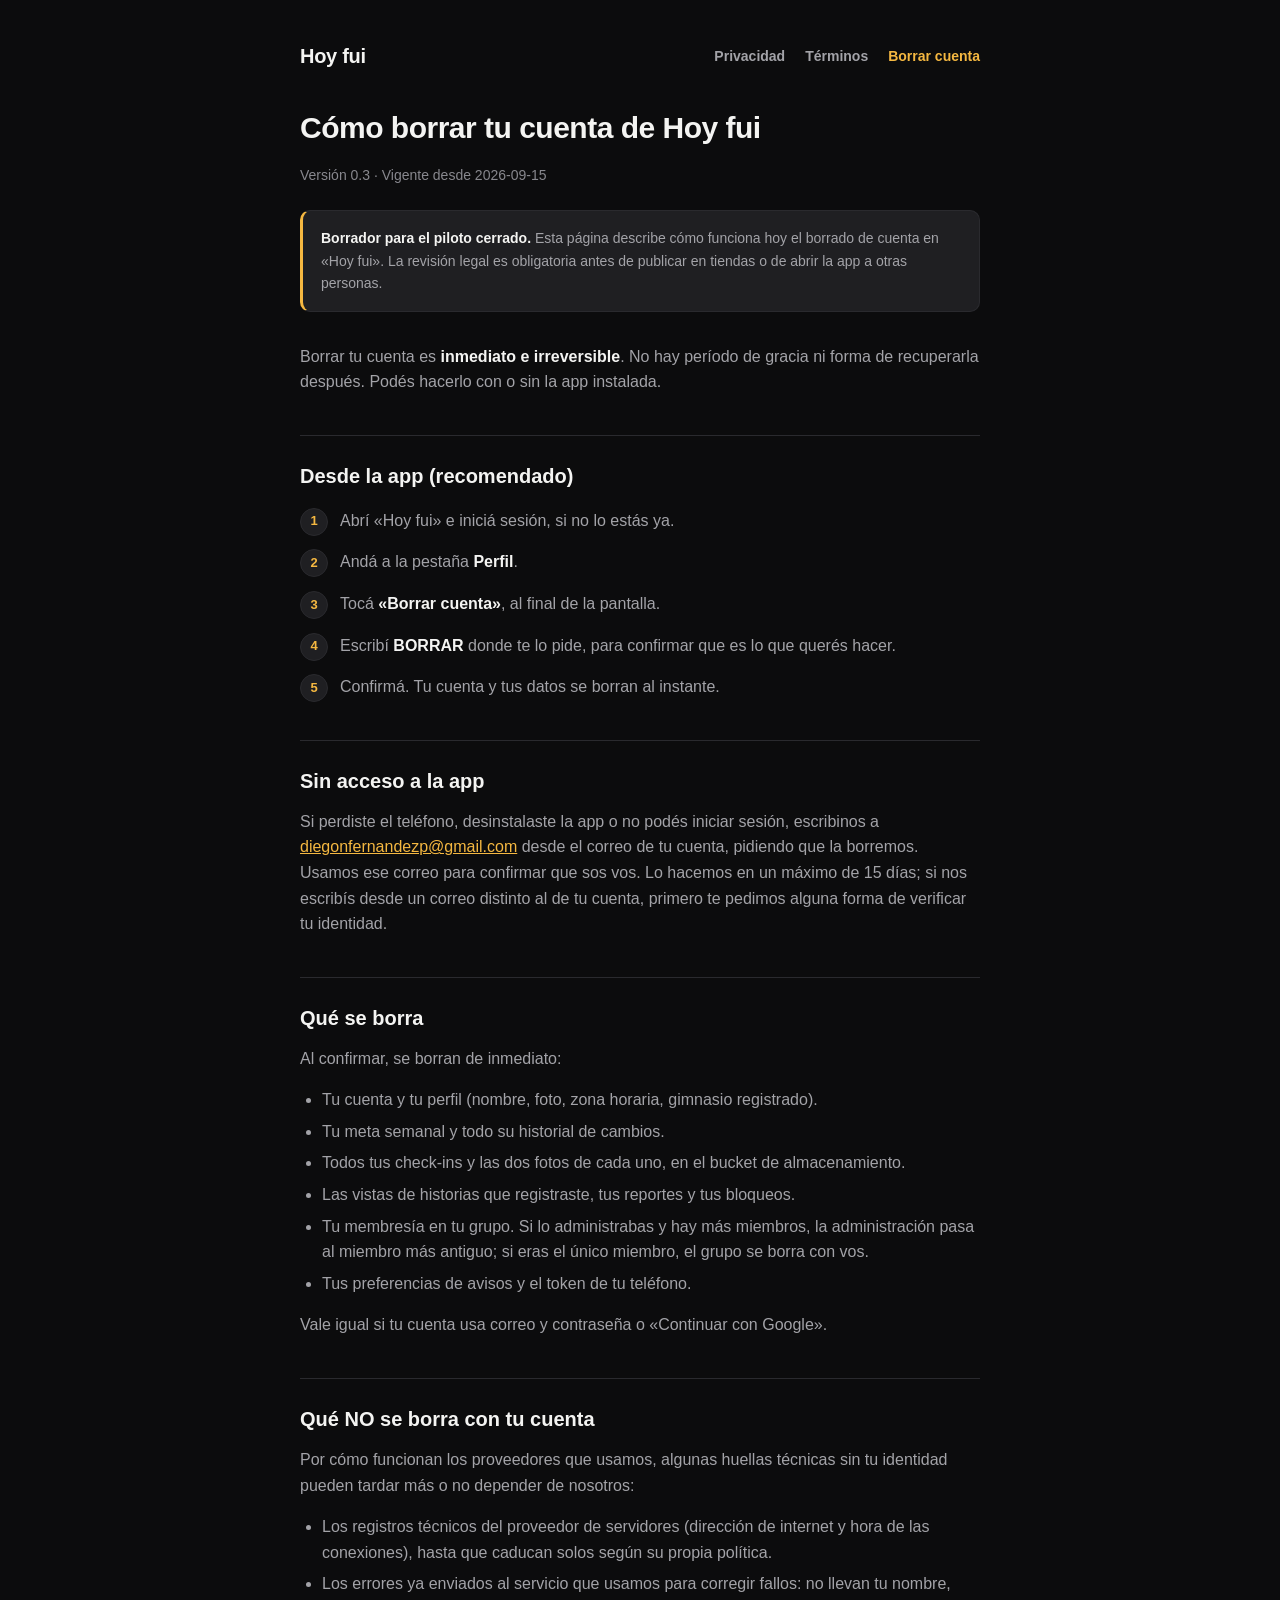
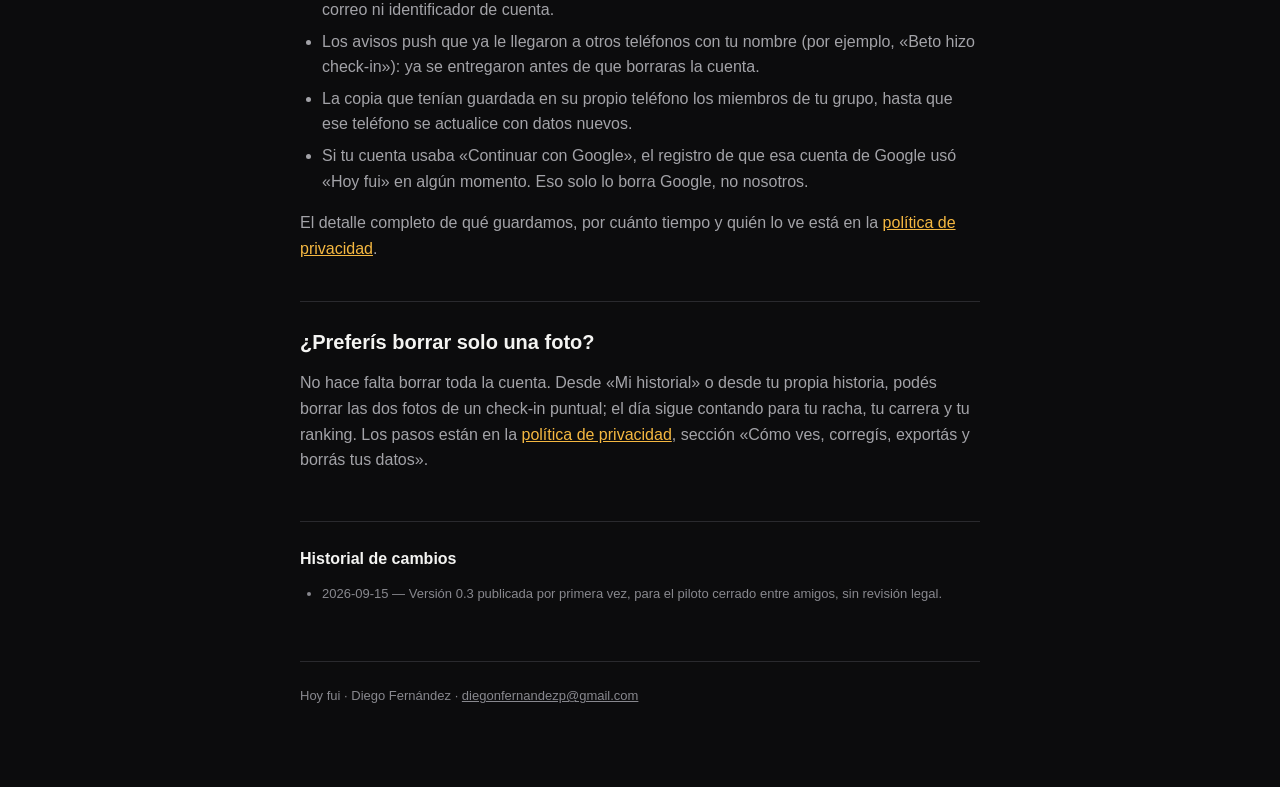
==== borrar-cuenta/index.html @ ac013206 "Primera publicación: privacidad, términos y borrado de cuenta Versión 0.3, para el piloto cerrado en" ====
<!doctype html>
<html lang="es">
<head>
  <meta charset="utf-8" />
  <meta name="viewport" content="width=device-width, initial-scale=1" />
  <title>Borrar tu cuenta · Hoy fui</title>
  <link rel="stylesheet" href="../style.css" />
</head>
<body>
  <div class="contenedor">
    <header class="marca">
      <a class="nombre" href="/hoy-fui-legal/">Hoy fui</a>
      <nav class="paginas">
        <a href="/hoy-fui-legal/privacidad/">Privacidad</a>
        <a href="/hoy-fui-legal/terminos/">Términos</a>
        <a href="/hoy-fui-legal/borrar-cuenta/" aria-current="page">Borrar cuenta</a>
      </nav>
    </header>

    <h1>Cómo borrar tu cuenta de Hoy fui</h1>
    <p class="meta">Versión 0.3 · Vigente desde 2026-09-15</p>

    <div class="aviso">
      <strong>Borrador para el piloto cerrado.</strong> Esta página describe cómo funciona
      hoy el borrado de cuenta en «Hoy fui». La revisión legal es obligatoria antes de
      publicar en tiendas o de abrir la app a otras personas.
    </div>

    <p>
      Borrar tu cuenta es <strong>inmediato e irreversible</strong>. No hay período de gracia
      ni forma de recuperarla después. Podés hacerlo con o sin la app instalada.
    </p>

    <h2>Desde la app (recomendado)</h2>
    <ol class="pasos">
      <li>Abrí «Hoy fui» e iniciá sesión, si no lo estás ya.</li>
      <li>Andá a la pestaña <strong>Perfil</strong>.</li>
      <li>Tocá <strong>«Borrar cuenta»</strong>, al final de la pantalla.</li>
      <li>Escribí <strong>BORRAR</strong> donde te lo pide, para confirmar que es lo que
        querés hacer.</li>
      <li>Confirmá. Tu cuenta y tus datos se borran al instante.</li>
    </ol>

    <h2>Sin acceso a la app</h2>
    <p>
      Si perdiste el teléfono, desinstalaste la app o no podés iniciar sesión, escribinos a
      <a href="mailto:diegonfernandezp@gmail.com">diegonfernandezp@gmail.com</a> desde el
      correo de tu cuenta, pidiendo que la borremos. Usamos ese correo para confirmar que sos
      vos. Lo hacemos en un máximo de 15 días; si nos escribís desde un correo distinto al de
      tu cuenta, primero te pedimos alguna forma de verificar tu identidad.
    </p>

    <h2>Qué se borra</h2>
    <p>Al confirmar, se borran de inmediato:</p>
    <ul>
      <li>Tu cuenta y tu perfil (nombre, foto, zona horaria, gimnasio registrado).</li>
      <li>Tu meta semanal y todo su historial de cambios.</li>
      <li>Todos tus check-ins y las dos fotos de cada uno, en el bucket de almacenamiento.</li>
      <li>Las vistas de historias que registraste, tus reportes y tus bloqueos.</li>
      <li>Tu membresía en tu grupo. Si lo administrabas y hay más miembros, la
        administración pasa al miembro más antiguo; si eras el único miembro, el grupo se
        borra con vos.</li>
      <li>Tus preferencias de avisos y el token de tu teléfono.</li>
    </ul>
    <p>Vale igual si tu cuenta usa correo y contraseña o «Continuar con Google».</p>

    <h2>Qué NO se borra con tu cuenta</h2>
    <p>
      Por cómo funcionan los proveedores que usamos, algunas huellas técnicas sin tu
      identidad pueden tardar más o no depender de nosotros:
    </p>
    <ul>
      <li>Los registros técnicos del proveedor de servidores (dirección de internet y hora de
        las conexiones), hasta que caducan solos según su propia política.</li>
      <li>Los errores ya enviados al servicio que usamos para corregir fallos: no llevan tu
        nombre, correo ni identificador de cuenta.</li>
      <li>Los avisos push que ya le llegaron a otros teléfonos con tu nombre (por ejemplo,
        «Beto hizo check-in»): ya se entregaron antes de que borraras la cuenta.</li>
      <li>La copia que tenían guardada en su propio teléfono los miembros de tu grupo, hasta
        que ese teléfono se actualice con datos nuevos.</li>
      <li>Si tu cuenta usaba «Continuar con Google», el registro de que esa cuenta de Google
        usó «Hoy fui» en algún momento. Eso solo lo borra Google, no nosotros.</li>
    </ul>
    <p>
      El detalle completo de qué guardamos, por cuánto tiempo y quién lo ve está en la
      <a href="/hoy-fui-legal/privacidad/">política de privacidad</a>.
    </p>

    <h2>¿Preferís borrar solo una foto?</h2>
    <p>
      No hace falta borrar toda la cuenta. Desde «Mi historial» o desde tu propia historia,
      podés borrar las dos fotos de un check-in puntual; el día sigue contando para tu
      racha, tu carrera y tu ranking. Los pasos están en la
      <a href="/hoy-fui-legal/privacidad/">política de privacidad</a>, sección «Cómo ves,
      corregís, exportás y borrás tus datos».
    </p>

    <div class="historial">
      <h2>Historial de cambios</h2>
      <ul>
        <li>2026-09-15 — Versión 0.3 publicada por primera vez, para el piloto cerrado entre amigos, sin revisión legal.</li>
      </ul>
    </div>

    <footer class="pie">
      Hoy fui · Diego Fernández ·
      <a href="mailto:diegonfernandezp@gmail.com">diegonfernandezp@gmail.com</a>
    </footer>
  </div>
</body>
</html>
---- style.css ----
:root {
  --bg: #0c0c0d;
  --surface: #161618;
  --surface-raised: #1f1f22;
  --border: #2a2a2e;
  --text: #f4f4f2;
  --text-secondary: #a3a3a8;
  --text-tertiary: #88888e;
  --accent: #f5b841;
  --on-accent: #0c0c0d;
  --danger: #f26d6d;
}

* {
  box-sizing: border-box;
}

body {
  margin: 0;
  background: var(--bg);
  color: var(--text);
  font-family: -apple-system, BlinkMacSystemFont, "Segoe UI", Roboto, Helvetica, Arial, sans-serif;
  line-height: 1.6;
}

.contenedor {
  max-width: 720px;
  margin: 0 auto;
  padding: 24px 20px 80px;
}

header.marca {
  display: flex;
  align-items: center;
  justify-content: space-between;
  gap: 16px;
  padding: 16px 0 32px;
  flex-wrap: wrap;
}

header.marca a.nombre {
  color: var(--text);
  font-weight: 800;
  font-size: 20px;
  text-decoration: none;
  letter-spacing: -0.3px;
}

nav.paginas {
  display: flex;
  gap: 20px;
  flex-wrap: wrap;
}

nav.paginas a {
  color: var(--text-secondary);
  text-decoration: none;
  font-size: 14px;
  font-weight: 600;
}

nav.paginas a:hover,
nav.paginas a[aria-current="page"] {
  color: var(--accent);
}

h1 {
  font-size: 30px;
  font-weight: 800;
  letter-spacing: -0.5px;
  margin: 0 0 8px;
}

h2 {
  font-size: 20px;
  font-weight: 700;
  margin: 40px 0 12px;
  border-top: 1px solid var(--border);
  padding-top: 24px;
}

h1 + .meta {
  margin-bottom: 24px;
}

.meta {
  color: var(--text-tertiary);
  font-size: 14px;
}

.aviso {
  background: var(--surface-raised);
  border: 1px solid var(--border);
  border-left: 3px solid var(--accent);
  border-radius: 10px;
  padding: 16px 18px;
  margin: 20px 0 32px;
  color: var(--text-secondary);
  font-size: 14px;
}

.aviso strong {
  color: var(--text);
}

p {
  color: var(--text-secondary);
  margin: 12px 0;
}

ul, ol {
  color: var(--text-secondary);
  padding-left: 22px;
}

li {
  margin: 6px 0;
}

strong {
  color: var(--text);
}

table {
  width: 100%;
  border-collapse: collapse;
  margin: 16px 0;
  font-size: 14px;
}

th, td {
  text-align: left;
  padding: 10px 12px;
  border-bottom: 1px solid var(--border);
  color: var(--text-secondary);
  vertical-align: top;
}

th {
  color: var(--text);
  font-weight: 700;
  border-bottom: 1px solid var(--accent);
}

a {
  color: var(--accent);
}

.tarjetas {
  display: grid;
  grid-template-columns: repeat(auto-fit, minmax(180px, 1fr));
  gap: 12px;
  margin: 24px 0;
}

.tarjeta {
  background: var(--surface);
  border: 1px solid var(--border);
  border-radius: 12px;
  padding: 18px;
  text-decoration: none;
  display: block;
}

.tarjeta .titulo {
  color: var(--text);
  font-weight: 700;
  font-size: 16px;
  margin-bottom: 4px;
}

.tarjeta .desc {
  color: var(--text-secondary);
  font-size: 13px;
  line-height: 1.4;
}

.pasos {
  counter-reset: paso;
  list-style: none;
  padding-left: 0;
}

.pasos li {
  counter-increment: paso;
  position: relative;
  padding-left: 40px;
  margin: 16px 0;
}

.pasos li::before {
  content: counter(paso);
  position: absolute;
  left: 0;
  top: 0;
  width: 26px;
  height: 26px;
  border-radius: 999px;
  background: var(--surface-raised);
  border: 1px solid var(--border);
  color: var(--accent);
  font-weight: 700;
  font-size: 13px;
  display: flex;
  align-items: center;
  justify-content: center;
}

.boton {
  display: inline-block;
  background: var(--accent);
  color: var(--on-accent);
  font-weight: 700;
  padding: 10px 18px;
  border-radius: 12px;
  text-decoration: none;
  font-size: 14px;
}

.historial {
  margin-top: 48px;
  padding-top: 24px;
  border-top: 1px solid var(--border);
}

.historial h2 {
  border-top: none;
  padding-top: 0;
  margin-top: 0;
  font-size: 16px;
}

.historial ul {
  font-size: 13px;
  color: var(--text-tertiary);
}

footer.pie {
  margin-top: 56px;
  padding-top: 24px;
  border-top: 1px solid var(--border);
  color: var(--text-tertiary);
  font-size: 13px;
}

footer.pie a {
  color: var(--text-tertiary);
}

@media (max-width: 480px) {
  h1 {
    font-size: 26px;
  }
}
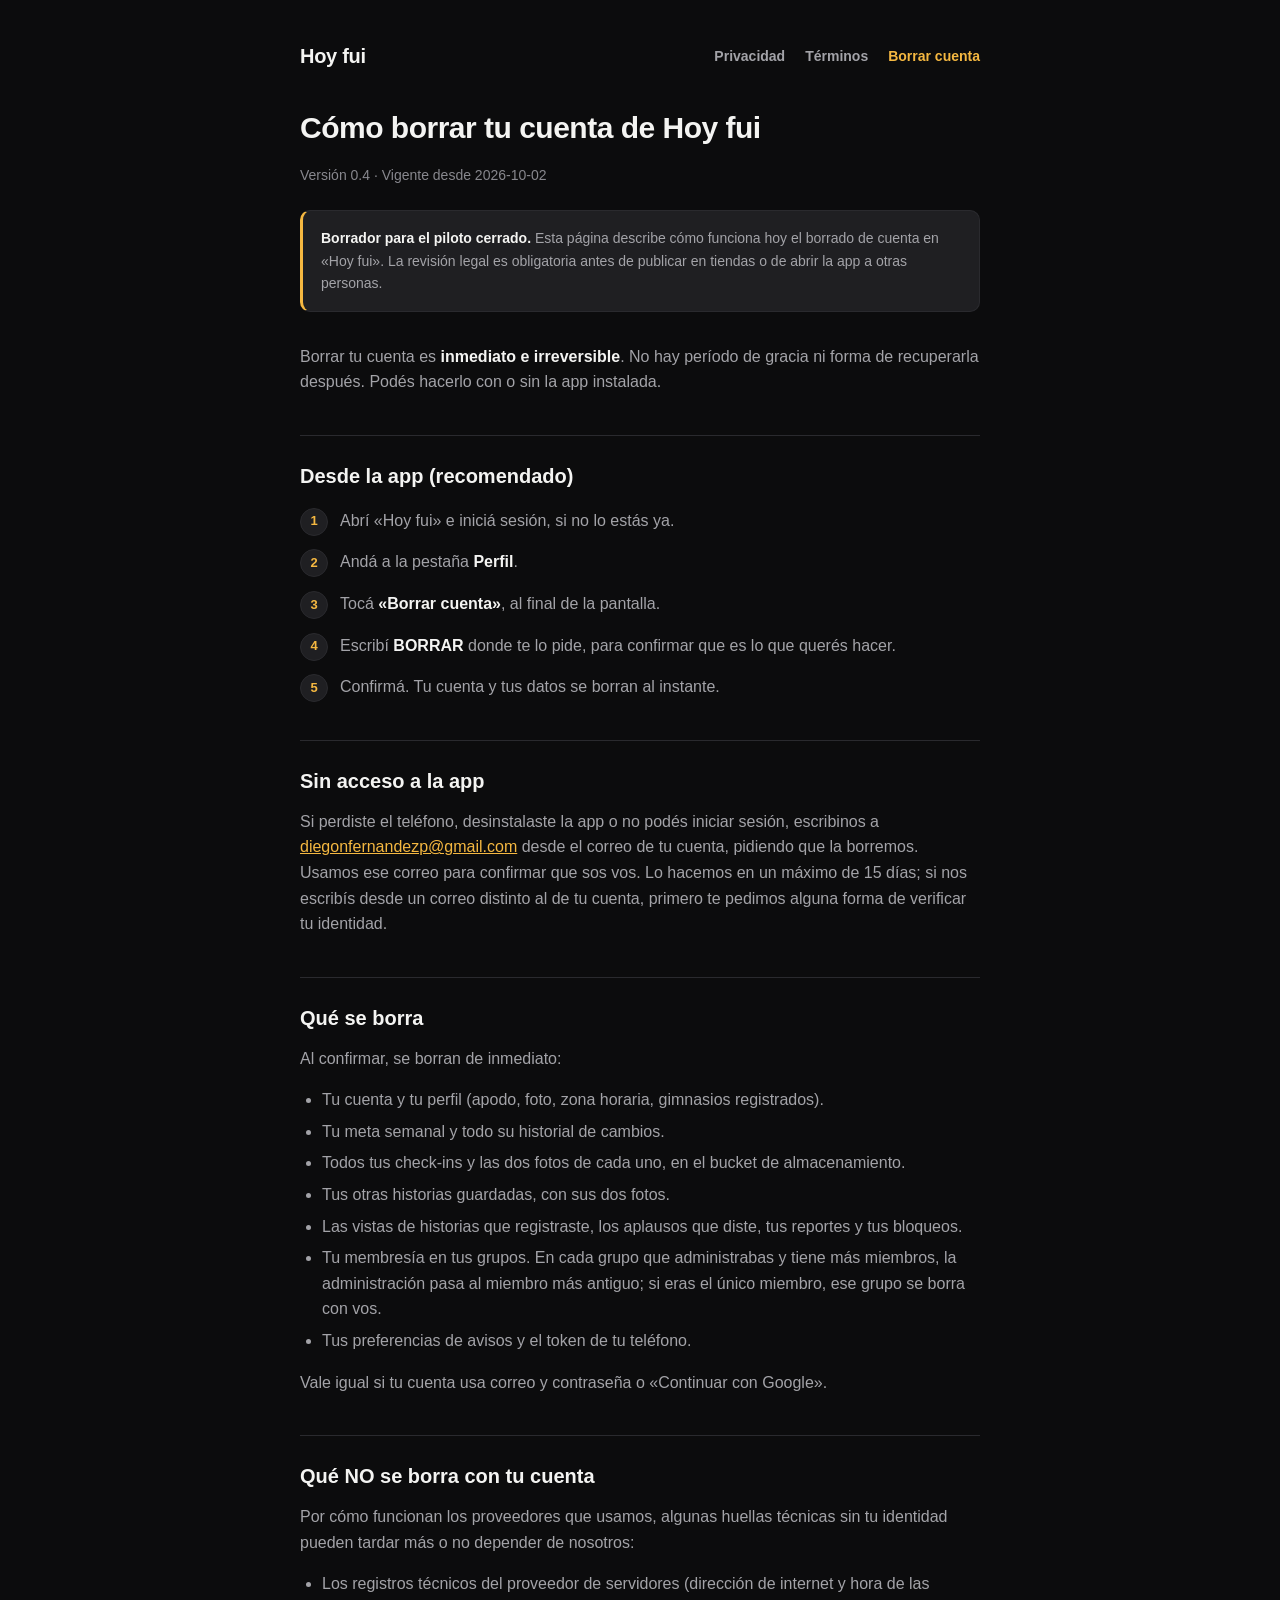
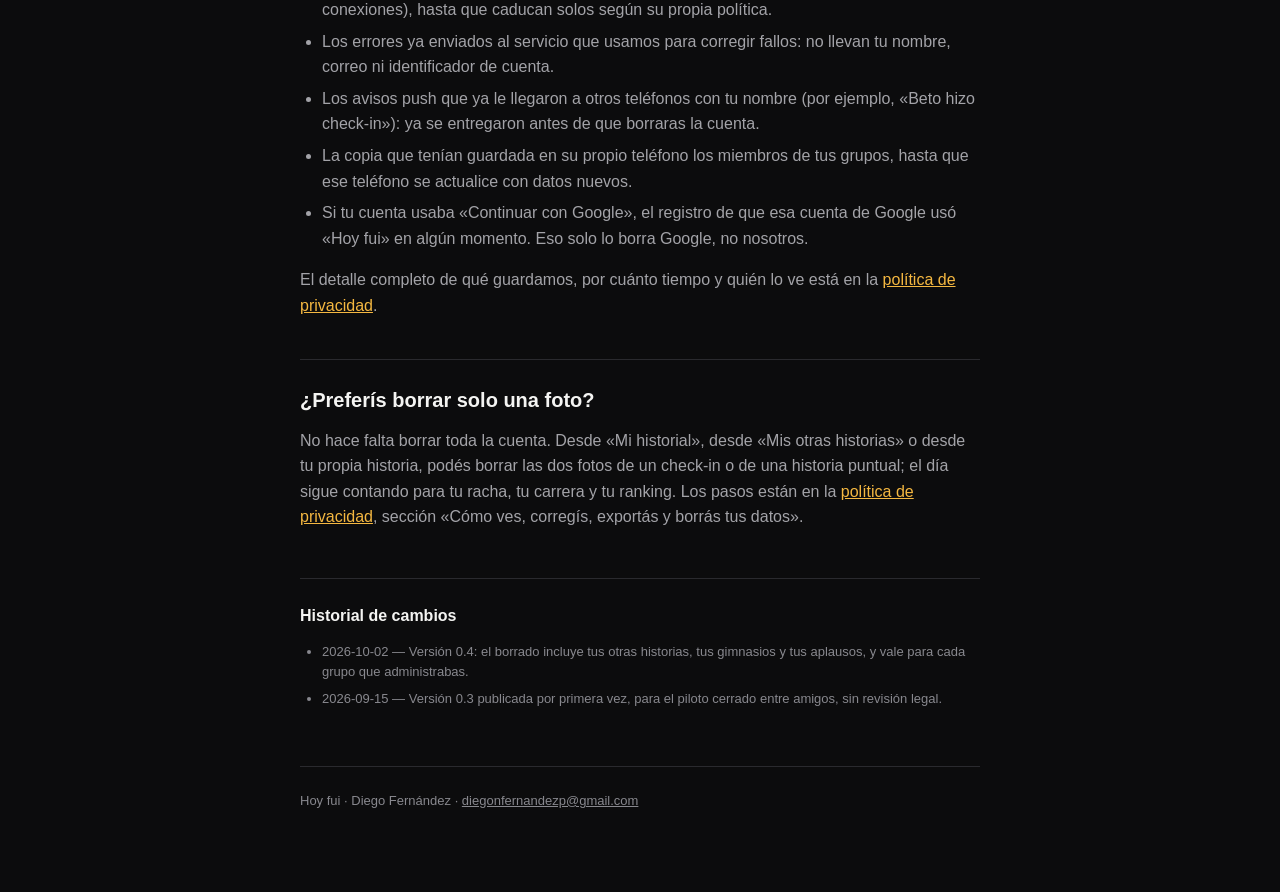
==== commit 78990b54: "docs(borrar-cuenta): versión 0.4 con lo que ahora se borra El borrado incluye otras historias, gimna" ====
--- a/borrar-cuenta/index.html
+++ b/borrar-cuenta/index.html
@@ -18,7 +18,7 @@
     </header>
 
     <h1>Cómo borrar tu cuenta de Hoy fui</h1>
-    <p class="meta">Versión 0.3 · Vigente desde 2026-09-15</p>
+    <p class="meta">Versión 0.4 · Vigente desde 2026-10-02</p>
 
     <div class="aviso">
       <strong>Borrador para el piloto cerrado.</strong> Esta página describe cómo funciona
@@ -53,12 +53,14 @@
     <h2>Qué se borra</h2>
     <p>Al confirmar, se borran de inmediato:</p>
     <ul>
-      <li>Tu cuenta y tu perfil (nombre, foto, zona horaria, gimnasio registrado).</li>
+      <li>Tu cuenta y tu perfil (apodo, foto, zona horaria, gimnasios registrados).</li>
       <li>Tu meta semanal y todo su historial de cambios.</li>
       <li>Todos tus check-ins y las dos fotos de cada uno, en el bucket de almacenamiento.</li>
-      <li>Las vistas de historias que registraste, tus reportes y tus bloqueos.</li>
-      <li>Tu membresía en tu grupo. Si lo administrabas y hay más miembros, la
-        administración pasa al miembro más antiguo; si eras el único miembro, el grupo se
+      <li>Tus otras historias guardadas, con sus dos fotos.</li>
+      <li>Las vistas de historias que registraste, los aplausos que diste, tus reportes y tus
+        bloqueos.</li>
+      <li>Tu membresía en tus grupos. En cada grupo que administrabas y tiene más miembros, la
+        administración pasa al miembro más antiguo; si eras el único miembro, ese grupo se
         borra con vos.</li>
       <li>Tus preferencias de avisos y el token de tu teléfono.</li>
     </ul>
@@ -76,7 +78,7 @@
         nombre, correo ni identificador de cuenta.</li>
       <li>Los avisos push que ya le llegaron a otros teléfonos con tu nombre (por ejemplo,
         «Beto hizo check-in»): ya se entregaron antes de que borraras la cuenta.</li>
-      <li>La copia que tenían guardada en su propio teléfono los miembros de tu grupo, hasta
+      <li>La copia que tenían guardada en su propio teléfono los miembros de tus grupos, hasta
         que ese teléfono se actualice con datos nuevos.</li>
       <li>Si tu cuenta usaba «Continuar con Google», el registro de que esa cuenta de Google
         usó «Hoy fui» en algún momento. Eso solo lo borra Google, no nosotros.</li>
@@ -88,8 +90,8 @@
 
     <h2>¿Preferís borrar solo una foto?</h2>
     <p>
-      No hace falta borrar toda la cuenta. Desde «Mi historial» o desde tu propia historia,
-      podés borrar las dos fotos de un check-in puntual; el día sigue contando para tu
+      No hace falta borrar toda la cuenta. Desde «Mi historial», desde «Mis otras historias» o desde tu
+      propia historia, podés borrar las dos fotos de un check-in o de una historia puntual; el día sigue contando para tu
       racha, tu carrera y tu ranking. Los pasos están en la
       <a href="/hoy-fui-legal/privacidad/">política de privacidad</a>, sección «Cómo ves,
       corregís, exportás y borrás tus datos».
@@ -98,6 +100,7 @@
     <div class="historial">
       <h2>Historial de cambios</h2>
       <ul>
+        <li>2026-10-02 — Versión 0.4: el borrado incluye tus otras historias, tus gimnasios y tus aplausos, y vale para cada grupo que administrabas.</li>
         <li>2026-09-15 — Versión 0.3 publicada por primera vez, para el piloto cerrado entre amigos, sin revisión legal.</li>
       </ul>
     </div>
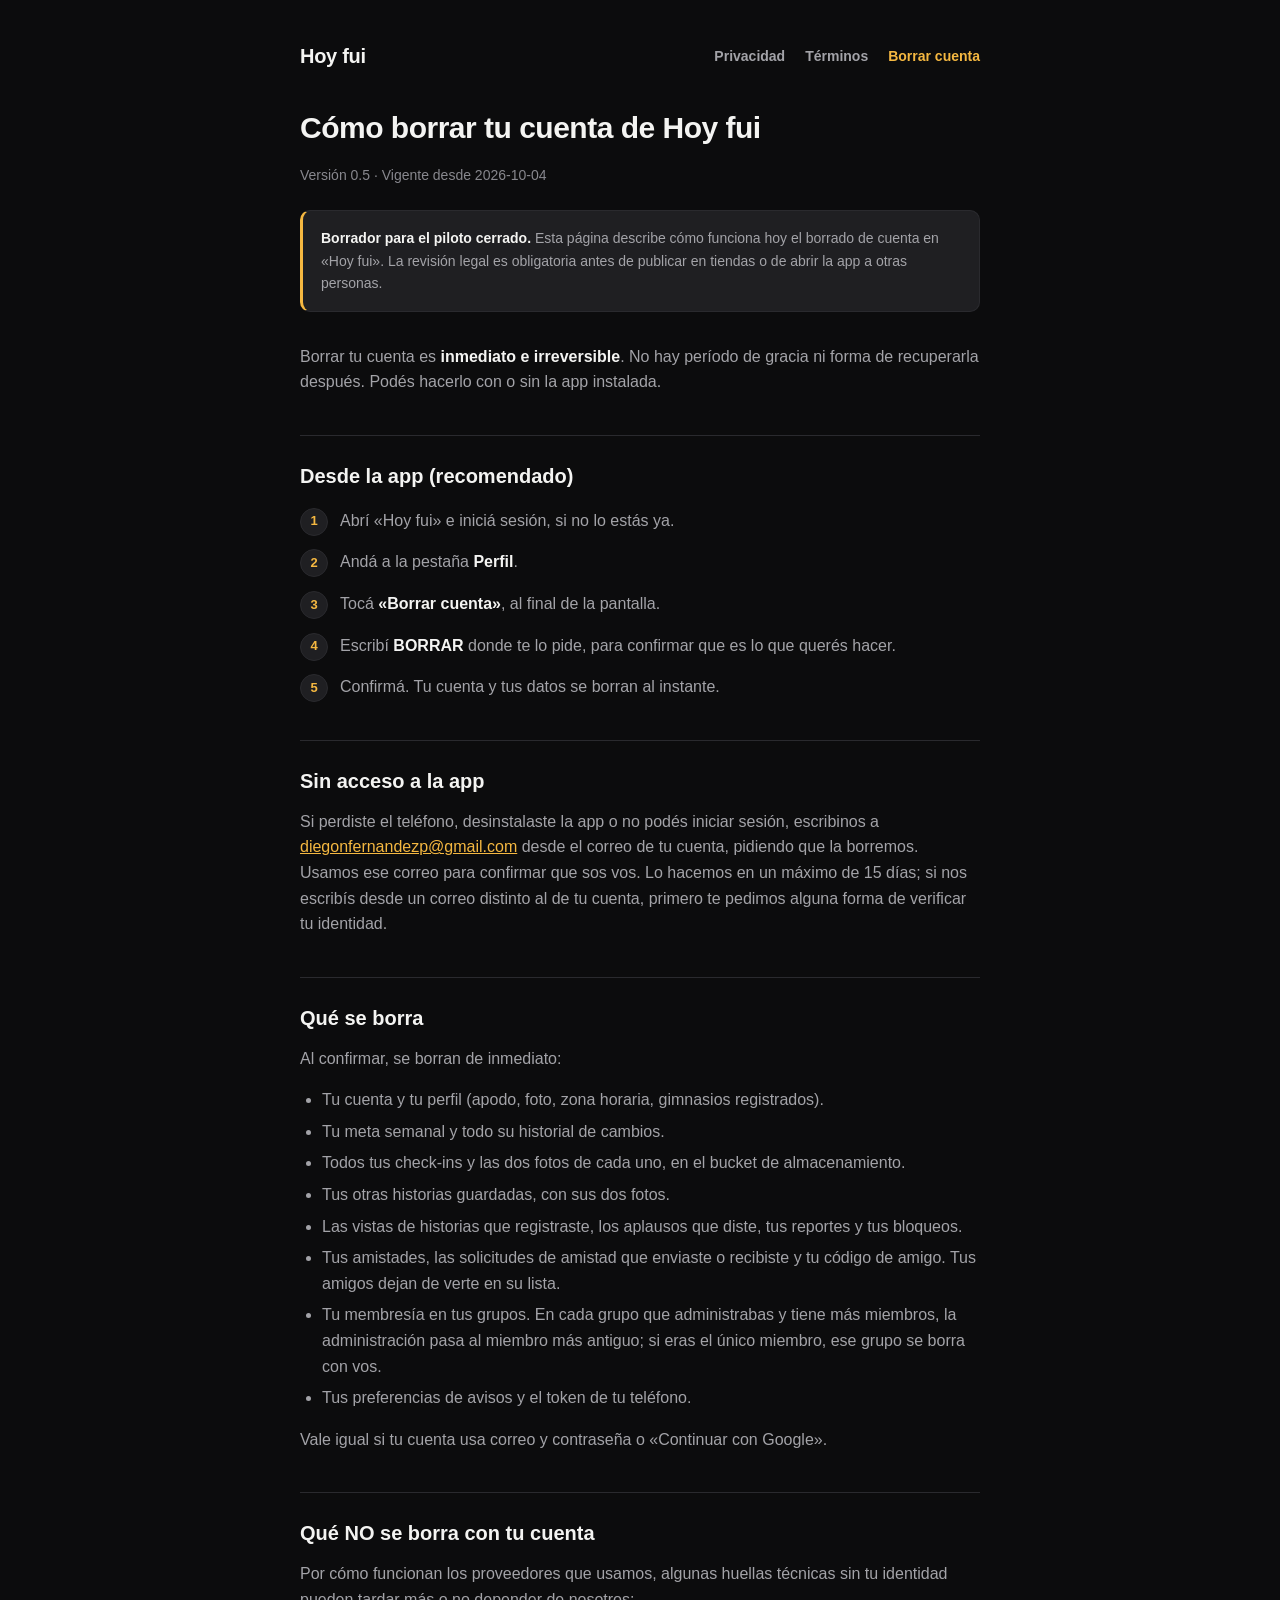
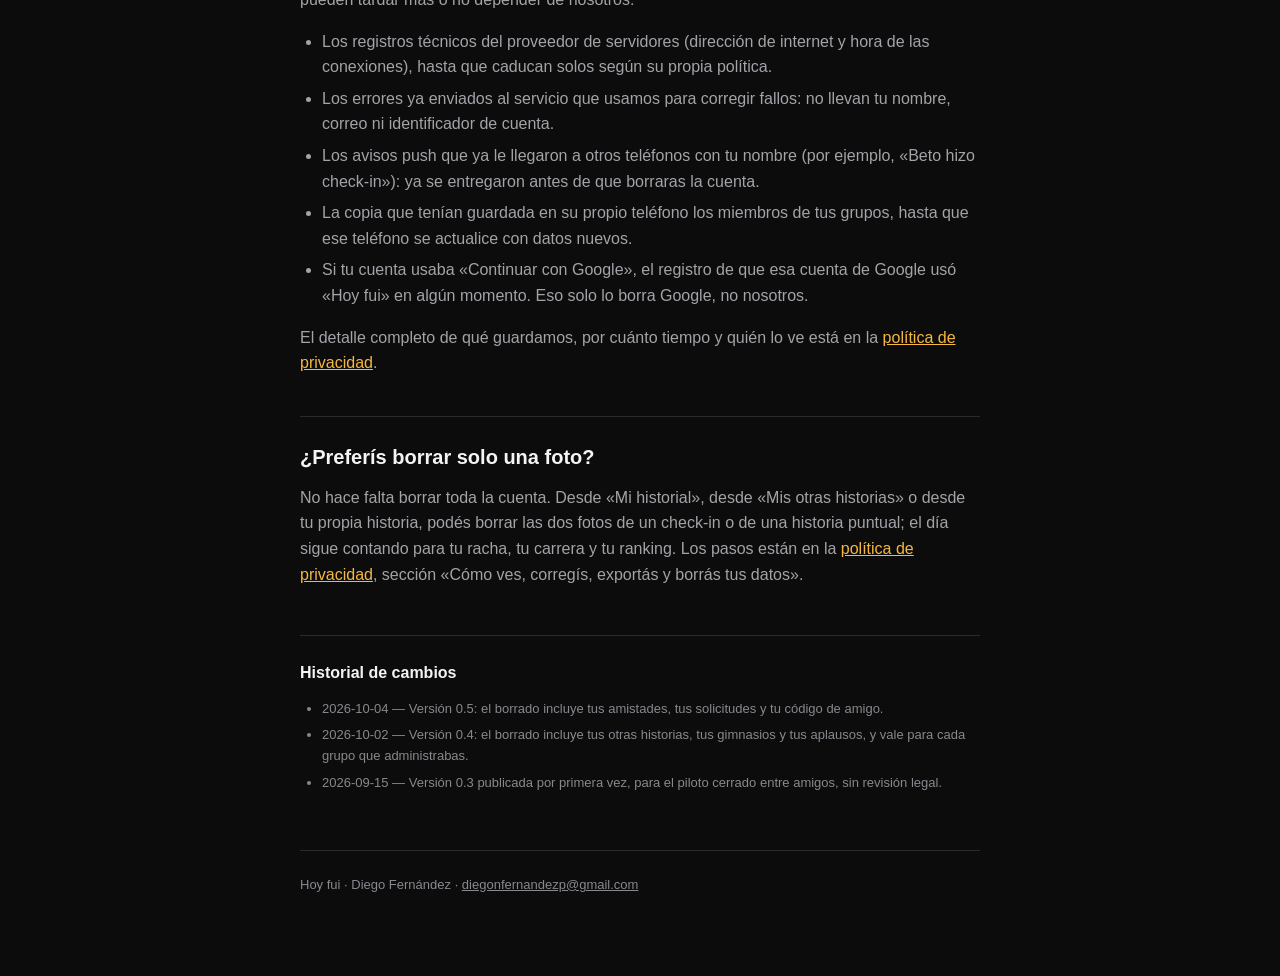
==== commit bfa633ed: "docs(legal): publica la versión 0.5 con amigos y conserva la 0.4 Política de privacidad y términos d" ====
--- a/borrar-cuenta/index.html
+++ b/borrar-cuenta/index.html
@@ -18,7 +18,7 @@
     </header>
 
     <h1>Cómo borrar tu cuenta de Hoy fui</h1>
-    <p class="meta">Versión 0.4 · Vigente desde 2026-10-02</p>
+    <p class="meta">Versión 0.5 · Vigente desde 2026-10-04</p>
 
     <div class="aviso">
       <strong>Borrador para el piloto cerrado.</strong> Esta página describe cómo funciona
@@ -59,6 +59,8 @@
       <li>Tus otras historias guardadas, con sus dos fotos.</li>
       <li>Las vistas de historias que registraste, los aplausos que diste, tus reportes y tus
         bloqueos.</li>
+      <li>Tus amistades, las solicitudes de amistad que enviaste o recibiste y tu código de amigo.
+        Tus amigos dejan de verte en su lista.</li>
       <li>Tu membresía en tus grupos. En cada grupo que administrabas y tiene más miembros, la
         administración pasa al miembro más antiguo; si eras el único miembro, ese grupo se
         borra con vos.</li>
@@ -100,6 +102,7 @@
     <div class="historial">
       <h2>Historial de cambios</h2>
       <ul>
+        <li>2026-10-04 — Versión 0.5: el borrado incluye tus amistades, tus solicitudes y tu código de amigo.</li>
         <li>2026-10-02 — Versión 0.4: el borrado incluye tus otras historias, tus gimnasios y tus aplausos, y vale para cada grupo que administrabas.</li>
         <li>2026-09-15 — Versión 0.3 publicada por primera vez, para el piloto cerrado entre amigos, sin revisión legal.</li>
       </ul>
